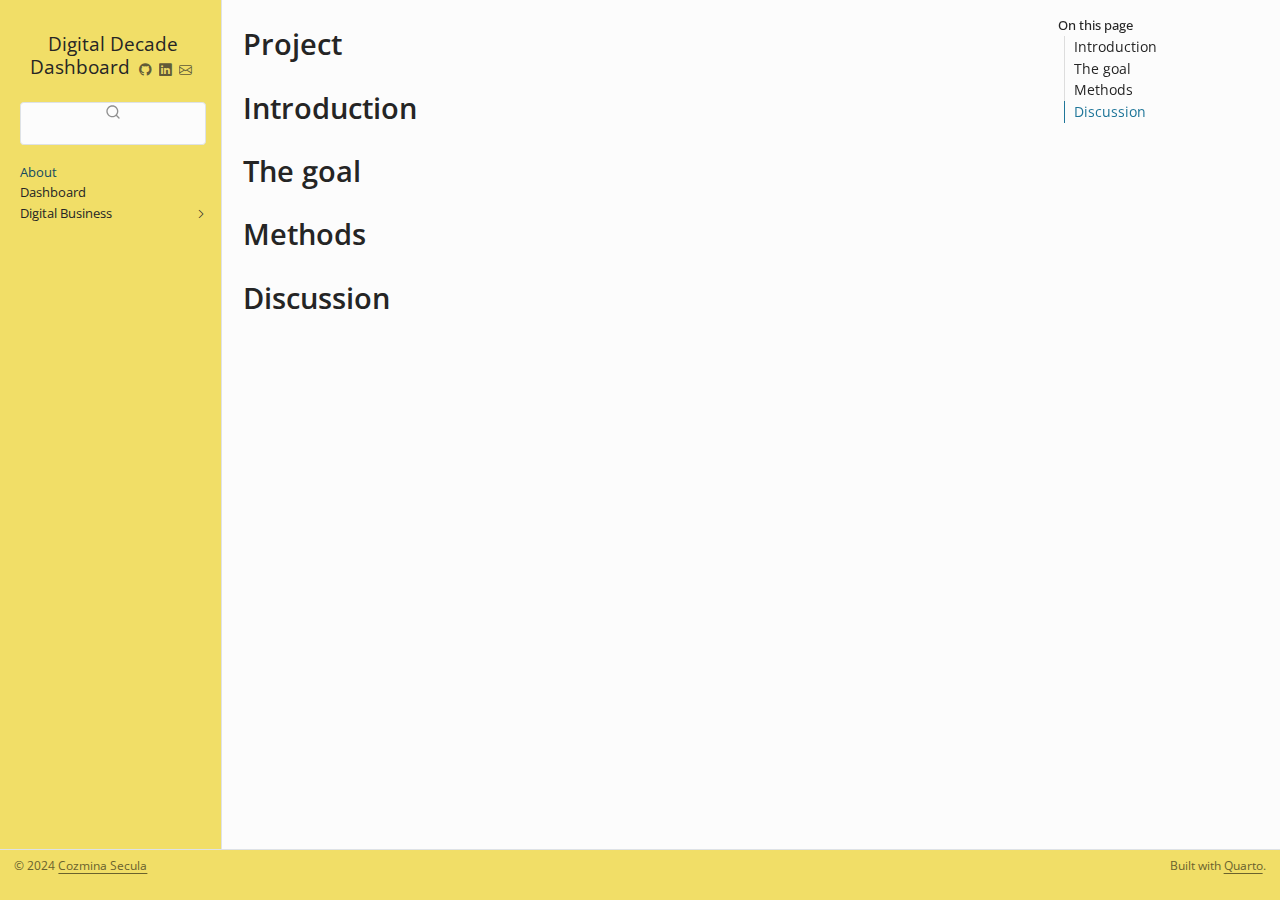
==== index.html @ d6ccbd98 "Built site for gh-pages" ====
<!DOCTYPE html>
<html xmlns="http://www.w3.org/1999/xhtml" lang="en" xml:lang="en"><head>

<meta charset="utf-8">
<meta name="generator" content="quarto-1.5.56">

<meta name="viewport" content="width=device-width, initial-scale=1.0, user-scalable=yes">


<title>Project – Digital Decade Dashboard</title>
<style>
code{white-space: pre-wrap;}
span.smallcaps{font-variant: small-caps;}
div.columns{display: flex; gap: min(4vw, 1.5em);}
div.column{flex: auto; overflow-x: auto;}
div.hanging-indent{margin-left: 1.5em; text-indent: -1.5em;}
ul.task-list{list-style: none;}
ul.task-list li input[type="checkbox"] {
  width: 0.8em;
  margin: 0 0.8em 0.2em -1em; /* quarto-specific, see https://github.com/quarto-dev/quarto-cli/issues/4556 */ 
  vertical-align: middle;
}
</style>


<script src="site_libs/quarto-nav/quarto-nav.js"></script>
<script src="site_libs/quarto-nav/headroom.min.js"></script>
<script src="site_libs/clipboard/clipboard.min.js"></script>
<script src="site_libs/quarto-search/autocomplete.umd.js"></script>
<script src="site_libs/quarto-search/fuse.min.js"></script>
<script src="site_libs/quarto-search/quarto-search.js"></script>
<meta name="quarto:offset" content="./">
<script src="site_libs/quarto-html/quarto.js"></script>
<script src="site_libs/quarto-html/popper.min.js"></script>
<script src="site_libs/quarto-html/tippy.umd.min.js"></script>
<script src="site_libs/quarto-html/anchor.min.js"></script>
<link href="site_libs/quarto-html/tippy.css" rel="stylesheet">
<link href="site_libs/quarto-html/quarto-syntax-highlighting.css" rel="stylesheet" id="quarto-text-highlighting-styles">
<script src="site_libs/bootstrap/bootstrap.min.js"></script>
<link href="site_libs/bootstrap/bootstrap-icons.css" rel="stylesheet">
<link href="site_libs/bootstrap/bootstrap.min.css" rel="stylesheet" id="quarto-bootstrap" data-mode="light">
<script id="quarto-search-options" type="application/json">{
  "location": "sidebar",
  "copy-button": false,
  "collapse-after": 3,
  "panel-placement": "start",
  "type": "textbox",
  "limit": 50,
  "keyboard-shortcut": [
    "f",
    "/",
    "s"
  ],
  "show-item-context": false,
  "language": {
    "search-no-results-text": "No results",
    "search-matching-documents-text": "matching documents",
    "search-copy-link-title": "Copy link to search",
    "search-hide-matches-text": "Hide additional matches",
    "search-more-match-text": "more match in this document",
    "search-more-matches-text": "more matches in this document",
    "search-clear-button-title": "Clear",
    "search-text-placeholder": "",
    "search-detached-cancel-button-title": "Cancel",
    "search-submit-button-title": "Submit",
    "search-label": "Search"
  }
}</script>


<meta property="og:title" content="Project – Digital Decade Dashboard">
<meta property="og:site_name" content="Digital Decade Dashboard">
</head>

<body class="nav-sidebar docked">

<div id="quarto-search-results"></div>
  <header id="quarto-header" class="headroom fixed-top">
  <nav class="quarto-secondary-nav">
    <div class="container-fluid d-flex">
      <button type="button" class="quarto-btn-toggle btn" data-bs-toggle="collapse" role="button" data-bs-target=".quarto-sidebar-collapse-item" aria-controls="quarto-sidebar" aria-expanded="false" aria-label="Toggle sidebar navigation" onclick="if (window.quartoToggleHeadroom) { window.quartoToggleHeadroom(); }">
        <i class="bi bi-layout-text-sidebar-reverse"></i>
      </button>
        <nav class="quarto-page-breadcrumbs" aria-label="breadcrumb"><ol class="breadcrumb"><li class="breadcrumb-item"><a href="./index.html">About</a></li></ol></nav>
        <a class="flex-grow-1" role="navigation" data-bs-toggle="collapse" data-bs-target=".quarto-sidebar-collapse-item" aria-controls="quarto-sidebar" aria-expanded="false" aria-label="Toggle sidebar navigation" onclick="if (window.quartoToggleHeadroom) { window.quartoToggleHeadroom(); }">      
        </a>
      <button type="button" class="btn quarto-search-button" aria-label="Search" onclick="window.quartoOpenSearch();">
        <i class="bi bi-search"></i>
      </button>
    </div>
  </nav>
</header>
<!-- content -->
<div id="quarto-content" class="quarto-container page-columns page-rows-contents page-layout-article">
<!-- sidebar -->
  <nav id="quarto-sidebar" class="sidebar collapse collapse-horizontal quarto-sidebar-collapse-item sidebar-navigation docked overflow-auto">
    <div class="pt-lg-2 mt-2 text-center sidebar-header">
    <div class="sidebar-title mb-0 py-0">
      <a href="./">Digital Decade Dashboard</a> 
        <div class="sidebar-tools-main tools-wide">
    <a href="https://github.com/CozminaSecula" title="GitHub" class="quarto-navigation-tool px-1" aria-label="GitHub"><i class="bi bi-github"></i></a>
    <a href="https://www.linkedin.com/in/cozminasecula/" title="Linkedin" class="quarto-navigation-tool px-1" aria-label="Linkedin"><i class="bi bi-linkedin"></i></a>
    <a href="mailto:cozmina.secula@gmail.com" title="Email" class="quarto-navigation-tool px-1" aria-label="Email"><i class="bi bi-envelope"></i></a>
</div>
    </div>
      </div>
        <div class="mt-2 flex-shrink-0 align-items-center">
        <div class="sidebar-search">
        <div id="quarto-search" class="" title="Search"></div>
        </div>
        </div>
    <div class="sidebar-menu-container"> 
    <ul class="list-unstyled mt-1">
        <li class="sidebar-item">
  <div class="sidebar-item-container"> 
  <a href="./index.html" class="sidebar-item-text sidebar-link active">
 <span class="menu-text">About</span></a>
  </div>
</li>
        <li class="sidebar-item">
  <div class="sidebar-item-container"> 
  <a href="./dashboard.html" class="sidebar-item-text sidebar-link">
 <span class="menu-text">Dashboard</span></a>
  </div>
</li>
        <li class="sidebar-item sidebar-item-section">
      <div class="sidebar-item-container"> 
            <a class="sidebar-item-text sidebar-link text-start collapsed" data-bs-toggle="collapse" data-bs-target="#quarto-sidebar-section-1" role="navigation" aria-expanded="false">
 <span class="menu-text">Digital Business</span></a>
          <a class="sidebar-item-toggle text-start collapsed" data-bs-toggle="collapse" data-bs-target="#quarto-sidebar-section-1" role="navigation" aria-expanded="false" aria-label="Toggle section">
            <i class="bi bi-chevron-right ms-2"></i>
          </a> 
      </div>
      <ul id="quarto-sidebar-section-1" class="collapse list-unstyled sidebar-section depth1 ">  
          <li class="sidebar-item">
  <div class="sidebar-item-container"> 
  <a href="./businesses.html" class="sidebar-item-text sidebar-link">
 <span class="menu-text">businesses.html</span></a>
  </div>
</li>
          <li class="sidebar-item">
 <span class="menu-text">Project Description</span>
  </li>
      </ul>
  </li>
    </ul>
    </div>
</nav>
<div id="quarto-sidebar-glass" class="quarto-sidebar-collapse-item" data-bs-toggle="collapse" data-bs-target=".quarto-sidebar-collapse-item"></div>
<!-- margin-sidebar -->
    <div id="quarto-margin-sidebar" class="sidebar margin-sidebar">
        <nav id="TOC" role="doc-toc" class="toc-active">
    <h2 id="toc-title">On this page</h2>
   
  <ul>
  <li><a href="#introduction" id="toc-introduction" class="nav-link active" data-scroll-target="#introduction">Introduction</a></li>
  <li><a href="#the-goal" id="toc-the-goal" class="nav-link" data-scroll-target="#the-goal">The goal</a></li>
  <li><a href="#methods" id="toc-methods" class="nav-link" data-scroll-target="#methods">Methods</a></li>
  <li><a href="#discussion" id="toc-discussion" class="nav-link" data-scroll-target="#discussion">Discussion</a></li>
  </ul>
</nav>
    </div>
<!-- main -->
<main class="content" id="quarto-document-content">

<header id="title-block-header" class="quarto-title-block default">
<div class="quarto-title">
<h1 class="title">Project</h1>
</div>



<div class="quarto-title-meta">

    
  
    
  </div>
  


</header>


<section id="introduction" class="level1">
<h1>Introduction</h1>
</section>
<section id="the-goal" class="level1">
<h1>The goal</h1>
</section>
<section id="methods" class="level1">
<h1>Methods</h1>
</section>
<section id="discussion" class="level1">
<h1>Discussion</h1>


</section>

</main> <!-- /main -->
<script id="quarto-html-after-body" type="application/javascript">
window.document.addEventListener("DOMContentLoaded", function (event) {
  const toggleBodyColorMode = (bsSheetEl) => {
    const mode = bsSheetEl.getAttribute("data-mode");
    const bodyEl = window.document.querySelector("body");
    if (mode === "dark") {
      bodyEl.classList.add("quarto-dark");
      bodyEl.classList.remove("quarto-light");
    } else {
      bodyEl.classList.add("quarto-light");
      bodyEl.classList.remove("quarto-dark");
    }
  }
  const toggleBodyColorPrimary = () => {
    const bsSheetEl = window.document.querySelector("link#quarto-bootstrap");
    if (bsSheetEl) {
      toggleBodyColorMode(bsSheetEl);
    }
  }
  toggleBodyColorPrimary();  
  const icon = "";
  const anchorJS = new window.AnchorJS();
  anchorJS.options = {
    placement: 'right',
    icon: icon
  };
  anchorJS.add('.anchored');
  const isCodeAnnotation = (el) => {
    for (const clz of el.classList) {
      if (clz.startsWith('code-annotation-')) {                     
        return true;
      }
    }
    return false;
  }
  const onCopySuccess = function(e) {
    // button target
    const button = e.trigger;
    // don't keep focus
    button.blur();
    // flash "checked"
    button.classList.add('code-copy-button-checked');
    var currentTitle = button.getAttribute("title");
    button.setAttribute("title", "Copied!");
    let tooltip;
    if (window.bootstrap) {
      button.setAttribute("data-bs-toggle", "tooltip");
      button.setAttribute("data-bs-placement", "left");
      button.setAttribute("data-bs-title", "Copied!");
      tooltip = new bootstrap.Tooltip(button, 
        { trigger: "manual", 
          customClass: "code-copy-button-tooltip",
          offset: [0, -8]});
      tooltip.show();    
    }
    setTimeout(function() {
      if (tooltip) {
        tooltip.hide();
        button.removeAttribute("data-bs-title");
        button.removeAttribute("data-bs-toggle");
        button.removeAttribute("data-bs-placement");
      }
      button.setAttribute("title", currentTitle);
      button.classList.remove('code-copy-button-checked');
    }, 1000);
    // clear code selection
    e.clearSelection();
  }
  const getTextToCopy = function(trigger) {
      const codeEl = trigger.previousElementSibling.cloneNode(true);
      for (const childEl of codeEl.children) {
        if (isCodeAnnotation(childEl)) {
          childEl.remove();
        }
      }
      return codeEl.innerText;
  }
  const clipboard = new window.ClipboardJS('.code-copy-button:not([data-in-quarto-modal])', {
    text: getTextToCopy
  });
  clipboard.on('success', onCopySuccess);
  if (window.document.getElementById('quarto-embedded-source-code-modal')) {
    // For code content inside modals, clipBoardJS needs to be initialized with a container option
    // TODO: Check when it could be a function (https://github.com/zenorocha/clipboard.js/issues/860)
    const clipboardModal = new window.ClipboardJS('.code-copy-button[data-in-quarto-modal]', {
      text: getTextToCopy,
      container: window.document.getElementById('quarto-embedded-source-code-modal')
    });
    clipboardModal.on('success', onCopySuccess);
  }
    var localhostRegex = new RegExp(/^(?:http|https):\/\/localhost\:?[0-9]*\//);
    var mailtoRegex = new RegExp(/^mailto:/);
      var filterRegex = new RegExp("https:\/\/CozminaSecula\.github\.io\/digital_decade_dashboard\/");
    var isInternal = (href) => {
        return filterRegex.test(href) || localhostRegex.test(href) || mailtoRegex.test(href);
    }
    // Inspect non-navigation links and adorn them if external
 	var links = window.document.querySelectorAll('a[href]:not(.nav-link):not(.navbar-brand):not(.toc-action):not(.sidebar-link):not(.sidebar-item-toggle):not(.pagination-link):not(.no-external):not([aria-hidden]):not(.dropdown-item):not(.quarto-navigation-tool):not(.about-link)');
    for (var i=0; i<links.length; i++) {
      const link = links[i];
      if (!isInternal(link.href)) {
        // undo the damage that might have been done by quarto-nav.js in the case of
        // links that we want to consider external
        if (link.dataset.originalHref !== undefined) {
          link.href = link.dataset.originalHref;
        }
      }
    }
  function tippyHover(el, contentFn, onTriggerFn, onUntriggerFn) {
    const config = {
      allowHTML: true,
      maxWidth: 500,
      delay: 100,
      arrow: false,
      appendTo: function(el) {
          return el.parentElement;
      },
      interactive: true,
      interactiveBorder: 10,
      theme: 'quarto',
      placement: 'bottom-start',
    };
    if (contentFn) {
      config.content = contentFn;
    }
    if (onTriggerFn) {
      config.onTrigger = onTriggerFn;
    }
    if (onUntriggerFn) {
      config.onUntrigger = onUntriggerFn;
    }
    window.tippy(el, config); 
  }
  const noterefs = window.document.querySelectorAll('a[role="doc-noteref"]');
  for (var i=0; i<noterefs.length; i++) {
    const ref = noterefs[i];
    tippyHover(ref, function() {
      // use id or data attribute instead here
      let href = ref.getAttribute('data-footnote-href') || ref.getAttribute('href');
      try { href = new URL(href).hash; } catch {}
      const id = href.replace(/^#\/?/, "");
      const note = window.document.getElementById(id);
      if (note) {
        return note.innerHTML;
      } else {
        return "";
      }
    });
  }
  const xrefs = window.document.querySelectorAll('a.quarto-xref');
  const processXRef = (id, note) => {
    // Strip column container classes
    const stripColumnClz = (el) => {
      el.classList.remove("page-full", "page-columns");
      if (el.children) {
        for (const child of el.children) {
          stripColumnClz(child);
        }
      }
    }
    stripColumnClz(note)
    if (id === null || id.startsWith('sec-')) {
      // Special case sections, only their first couple elements
      const container = document.createElement("div");
      if (note.children && note.children.length > 2) {
        container.appendChild(note.children[0].cloneNode(true));
        for (let i = 1; i < note.children.length; i++) {
          const child = note.children[i];
          if (child.tagName === "P" && child.innerText === "") {
            continue;
          } else {
            container.appendChild(child.cloneNode(true));
            break;
          }
        }
        if (window.Quarto?.typesetMath) {
          window.Quarto.typesetMath(container);
        }
        return container.innerHTML
      } else {
        if (window.Quarto?.typesetMath) {
          window.Quarto.typesetMath(note);
        }
        return note.innerHTML;
      }
    } else {
      // Remove any anchor links if they are present
      const anchorLink = note.querySelector('a.anchorjs-link');
      if (anchorLink) {
        anchorLink.remove();
      }
      if (window.Quarto?.typesetMath) {
        window.Quarto.typesetMath(note);
      }
      // TODO in 1.5, we should make sure this works without a callout special case
      if (note.classList.contains("callout")) {
        return note.outerHTML;
      } else {
        return note.innerHTML;
      }
    }
  }
  for (var i=0; i<xrefs.length; i++) {
    const xref = xrefs[i];
    tippyHover(xref, undefined, function(instance) {
      instance.disable();
      let url = xref.getAttribute('href');
      let hash = undefined; 
      if (url.startsWith('#')) {
        hash = url;
      } else {
        try { hash = new URL(url).hash; } catch {}
      }
      if (hash) {
        const id = hash.replace(/^#\/?/, "");
        const note = window.document.getElementById(id);
        if (note !== null) {
          try {
            const html = processXRef(id, note.cloneNode(true));
            instance.setContent(html);
          } finally {
            instance.enable();
            instance.show();
          }
        } else {
          // See if we can fetch this
          fetch(url.split('#')[0])
          .then(res => res.text())
          .then(html => {
            const parser = new DOMParser();
            const htmlDoc = parser.parseFromString(html, "text/html");
            const note = htmlDoc.getElementById(id);
            if (note !== null) {
              const html = processXRef(id, note);
              instance.setContent(html);
            } 
          }).finally(() => {
            instance.enable();
            instance.show();
          });
        }
      } else {
        // See if we can fetch a full url (with no hash to target)
        // This is a special case and we should probably do some content thinning / targeting
        fetch(url)
        .then(res => res.text())
        .then(html => {
          const parser = new DOMParser();
          const htmlDoc = parser.parseFromString(html, "text/html");
          const note = htmlDoc.querySelector('main.content');
          if (note !== null) {
            // This should only happen for chapter cross references
            // (since there is no id in the URL)
            // remove the first header
            if (note.children.length > 0 && note.children[0].tagName === "HEADER") {
              note.children[0].remove();
            }
            const html = processXRef(null, note);
            instance.setContent(html);
          } 
        }).finally(() => {
          instance.enable();
          instance.show();
        });
      }
    }, function(instance) {
    });
  }
      let selectedAnnoteEl;
      const selectorForAnnotation = ( cell, annotation) => {
        let cellAttr = 'data-code-cell="' + cell + '"';
        let lineAttr = 'data-code-annotation="' +  annotation + '"';
        const selector = 'span[' + cellAttr + '][' + lineAttr + ']';
        return selector;
      }
      const selectCodeLines = (annoteEl) => {
        const doc = window.document;
        const targetCell = annoteEl.getAttribute("data-target-cell");
        const targetAnnotation = annoteEl.getAttribute("data-target-annotation");
        const annoteSpan = window.document.querySelector(selectorForAnnotation(targetCell, targetAnnotation));
        const lines = annoteSpan.getAttribute("data-code-lines").split(",");
        const lineIds = lines.map((line) => {
          return targetCell + "-" + line;
        })
        let top = null;
        let height = null;
        let parent = null;
        if (lineIds.length > 0) {
            //compute the position of the single el (top and bottom and make a div)
            const el = window.document.getElementById(lineIds[0]);
            top = el.offsetTop;
            height = el.offsetHeight;
            parent = el.parentElement.parentElement;
          if (lineIds.length > 1) {
            const lastEl = window.document.getElementById(lineIds[lineIds.length - 1]);
            const bottom = lastEl.offsetTop + lastEl.offsetHeight;
            height = bottom - top;
          }
          if (top !== null && height !== null && parent !== null) {
            // cook up a div (if necessary) and position it 
            let div = window.document.getElementById("code-annotation-line-highlight");
            if (div === null) {
              div = window.document.createElement("div");
              div.setAttribute("id", "code-annotation-line-highlight");
              div.style.position = 'absolute';
              parent.appendChild(div);
            }
            div.style.top = top - 2 + "px";
            div.style.height = height + 4 + "px";
            div.style.left = 0;
            let gutterDiv = window.document.getElementById("code-annotation-line-highlight-gutter");
            if (gutterDiv === null) {
              gutterDiv = window.document.createElement("div");
              gutterDiv.setAttribute("id", "code-annotation-line-highlight-gutter");
              gutterDiv.style.position = 'absolute';
              const codeCell = window.document.getElementById(targetCell);
              const gutter = codeCell.querySelector('.code-annotation-gutter');
              gutter.appendChild(gutterDiv);
            }
            gutterDiv.style.top = top - 2 + "px";
            gutterDiv.style.height = height + 4 + "px";
          }
          selectedAnnoteEl = annoteEl;
        }
      };
      const unselectCodeLines = () => {
        const elementsIds = ["code-annotation-line-highlight", "code-annotation-line-highlight-gutter"];
        elementsIds.forEach((elId) => {
          const div = window.document.getElementById(elId);
          if (div) {
            div.remove();
          }
        });
        selectedAnnoteEl = undefined;
      };
        // Handle positioning of the toggle
    window.addEventListener(
      "resize",
      throttle(() => {
        elRect = undefined;
        if (selectedAnnoteEl) {
          selectCodeLines(selectedAnnoteEl);
        }
      }, 10)
    );
    function throttle(fn, ms) {
    let throttle = false;
    let timer;
      return (...args) => {
        if(!throttle) { // first call gets through
            fn.apply(this, args);
            throttle = true;
        } else { // all the others get throttled
            if(timer) clearTimeout(timer); // cancel #2
            timer = setTimeout(() => {
              fn.apply(this, args);
              timer = throttle = false;
            }, ms);
        }
      };
    }
      // Attach click handler to the DT
      const annoteDls = window.document.querySelectorAll('dt[data-target-cell]');
      for (const annoteDlNode of annoteDls) {
        annoteDlNode.addEventListener('click', (event) => {
          const clickedEl = event.target;
          if (clickedEl !== selectedAnnoteEl) {
            unselectCodeLines();
            const activeEl = window.document.querySelector('dt[data-target-cell].code-annotation-active');
            if (activeEl) {
              activeEl.classList.remove('code-annotation-active');
            }
            selectCodeLines(clickedEl);
            clickedEl.classList.add('code-annotation-active');
          } else {
            // Unselect the line
            unselectCodeLines();
            clickedEl.classList.remove('code-annotation-active');
          }
        });
      }
  const findCites = (el) => {
    const parentEl = el.parentElement;
    if (parentEl) {
      const cites = parentEl.dataset.cites;
      if (cites) {
        return {
          el,
          cites: cites.split(' ')
        };
      } else {
        return findCites(el.parentElement)
      }
    } else {
      return undefined;
    }
  };
  var bibliorefs = window.document.querySelectorAll('a[role="doc-biblioref"]');
  for (var i=0; i<bibliorefs.length; i++) {
    const ref = bibliorefs[i];
    const citeInfo = findCites(ref);
    if (citeInfo) {
      tippyHover(citeInfo.el, function() {
        var popup = window.document.createElement('div');
        citeInfo.cites.forEach(function(cite) {
          var citeDiv = window.document.createElement('div');
          citeDiv.classList.add('hanging-indent');
          citeDiv.classList.add('csl-entry');
          var biblioDiv = window.document.getElementById('ref-' + cite);
          if (biblioDiv) {
            citeDiv.innerHTML = biblioDiv.innerHTML;
          }
          popup.appendChild(citeDiv);
        });
        return popup.innerHTML;
      });
    }
  }
});
</script>
</div> <!-- /content -->
<footer class="footer">
  <div class="nav-footer">
    <div class="nav-footer-left">
<p>© 2024 <a href="https://cozminasecula.github.io/blog/">Cozmina Secula</a></p>
</div>   
    <div class="nav-footer-center">
      &nbsp;
    </div>
    <div class="nav-footer-right">
<p>Built with <a href="https://quarto.org/">Quarto</a>.</p>
</div>
  </div>
</footer>




</body></html>
---- site_libs/quarto-html/tippy.css ----
.tippy-box[data-animation=fade][data-state=hidden]{opacity:0}[data-tippy-root]{max-width:calc(100vw - 10px)}.tippy-box{position:relative;background-color:#333;color:#fff;border-radius:4px;font-size:14px;line-height:1.4;white-space:normal;outline:0;transition-property:transform,visibility,opacity}.tippy-box[data-placement^=top]>.tippy-arrow{bottom:0}.tippy-box[data-placement^=top]>.tippy-arrow:before{bottom:-7px;left:0;border-width:8px 8px 0;border-top-color:initial;transform-origin:center top}.tippy-box[data-placement^=bottom]>.tippy-arrow{top:0}.tippy-box[data-placement^=bottom]>.tippy-arrow:before{top:-7px;left:0;border-width:0 8px 8px;border-bottom-color:initial;transform-origin:center bottom}.tippy-box[data-placement^=left]>.tippy-arrow{right:0}.tippy-box[data-placement^=left]>.tippy-arrow:before{border-width:8px 0 8px 8px;border-left-color:initial;right:-7px;transform-origin:center left}.tippy-box[data-placement^=right]>.tippy-arrow{left:0}.tippy-box[data-placement^=right]>.tippy-arrow:before{left:-7px;border-width:8px 8px 8px 0;border-right-color:initial;transform-origin:center right}.tippy-box[data-inertia][data-state=visible]{transition-timing-function:cubic-bezier(.54,1.5,.38,1.11)}.tippy-arrow{width:16px;height:16px;color:#333}.tippy-arrow:before{content:"";position:absolute;border-color:transparent;border-style:solid}.tippy-content{position:relative;padding:5px 9px;z-index:1}
---- site_libs/quarto-html/quarto-syntax-highlighting.css ----
/* quarto syntax highlight colors */
:root {
  --quarto-hl-ot-color: #003B4F;
  --quarto-hl-at-color: #657422;
  --quarto-hl-ss-color: #20794D;
  --quarto-hl-an-color: #5E5E5E;
  --quarto-hl-fu-color: #4758AB;
  --quarto-hl-st-color: #20794D;
  --quarto-hl-cf-color: #003B4F;
  --quarto-hl-op-color: #5E5E5E;
  --quarto-hl-er-color: #AD0000;
  --quarto-hl-bn-color: #AD0000;
  --quarto-hl-al-color: #AD0000;
  --quarto-hl-va-color: #111111;
  --quarto-hl-bu-color: inherit;
  --quarto-hl-ex-color: inherit;
  --quarto-hl-pp-color: #AD0000;
  --quarto-hl-in-color: #5E5E5E;
  --quarto-hl-vs-color: #20794D;
  --quarto-hl-wa-color: #5E5E5E;
  --quarto-hl-do-color: #5E5E5E;
  --quarto-hl-im-color: #00769E;
  --quarto-hl-ch-color: #20794D;
  --quarto-hl-dt-color: #AD0000;
  --quarto-hl-fl-color: #AD0000;
  --quarto-hl-co-color: #5E5E5E;
  --quarto-hl-cv-color: #5E5E5E;
  --quarto-hl-cn-color: #8f5902;
  --quarto-hl-sc-color: #5E5E5E;
  --quarto-hl-dv-color: #AD0000;
  --quarto-hl-kw-color: #003B4F;
}

/* other quarto variables */
:root {
  --quarto-font-monospace: SFMono-Regular, Menlo, Monaco, Consolas, "Liberation Mono", "Courier New", monospace;
}

pre > code.sourceCode > span {
  color: #003B4F;
}

code span {
  color: #003B4F;
}

code.sourceCode > span {
  color: #003B4F;
}

div.sourceCode,
div.sourceCode pre.sourceCode {
  color: #003B4F;
}

code span.ot {
  color: #003B4F;
  font-style: inherit;
}

code span.at {
  color: #657422;
  font-style: inherit;
}

code span.ss {
  color: #20794D;
  font-style: inherit;
}

code span.an {
  color: #5E5E5E;
  font-style: inherit;
}

code span.fu {
  color: #4758AB;
  font-style: inherit;
}

code span.st {
  color: #20794D;
  font-style: inherit;
}

code span.cf {
  color: #003B4F;
  font-weight: bold;
  font-style: inherit;
}

code span.op {
  color: #5E5E5E;
  font-style: inherit;
}

code span.er {
  color: #AD0000;
  font-style: inherit;
}

code span.bn {
  color: #AD0000;
  font-style: inherit;
}

code span.al {
  color: #AD0000;
  font-style: inherit;
}

code span.va {
  color: #111111;
  font-style: inherit;
}

code span.bu {
  font-style: inherit;
}

code span.ex {
  font-style: inherit;
}

code span.pp {
  color: #AD0000;
  font-style: inherit;
}

code span.in {
  color: #5E5E5E;
  font-style: inherit;
}

code span.vs {
  color: #20794D;
  font-style: inherit;
}

code span.wa {
  color: #5E5E5E;
  font-style: italic;
}

code span.do {
  color: #5E5E5E;
  font-style: italic;
}

code span.im {
  color: #00769E;
  font-style: inherit;
}

code span.ch {
  color: #20794D;
  font-style: inherit;
}

code span.dt {
  color: #AD0000;
  font-style: inherit;
}

code span.fl {
  color: #AD0000;
  font-style: inherit;
}

code span.co {
  color: #5E5E5E;
  font-style: inherit;
}

code span.cv {
  color: #5E5E5E;
  font-style: italic;
}

code span.cn {
  color: #8f5902;
  font-style: inherit;
}

code span.sc {
  color: #5E5E5E;
  font-style: inherit;
}

code span.dv {
  color: #AD0000;
  font-style: inherit;
}

code span.kw {
  color: #003B4F;
  font-weight: bold;
  font-style: inherit;
}

.prevent-inlining {
  content: "</";
}

/*# sourceMappingURL=debc5d5d77c3f9108843748ff7464032.css.map */
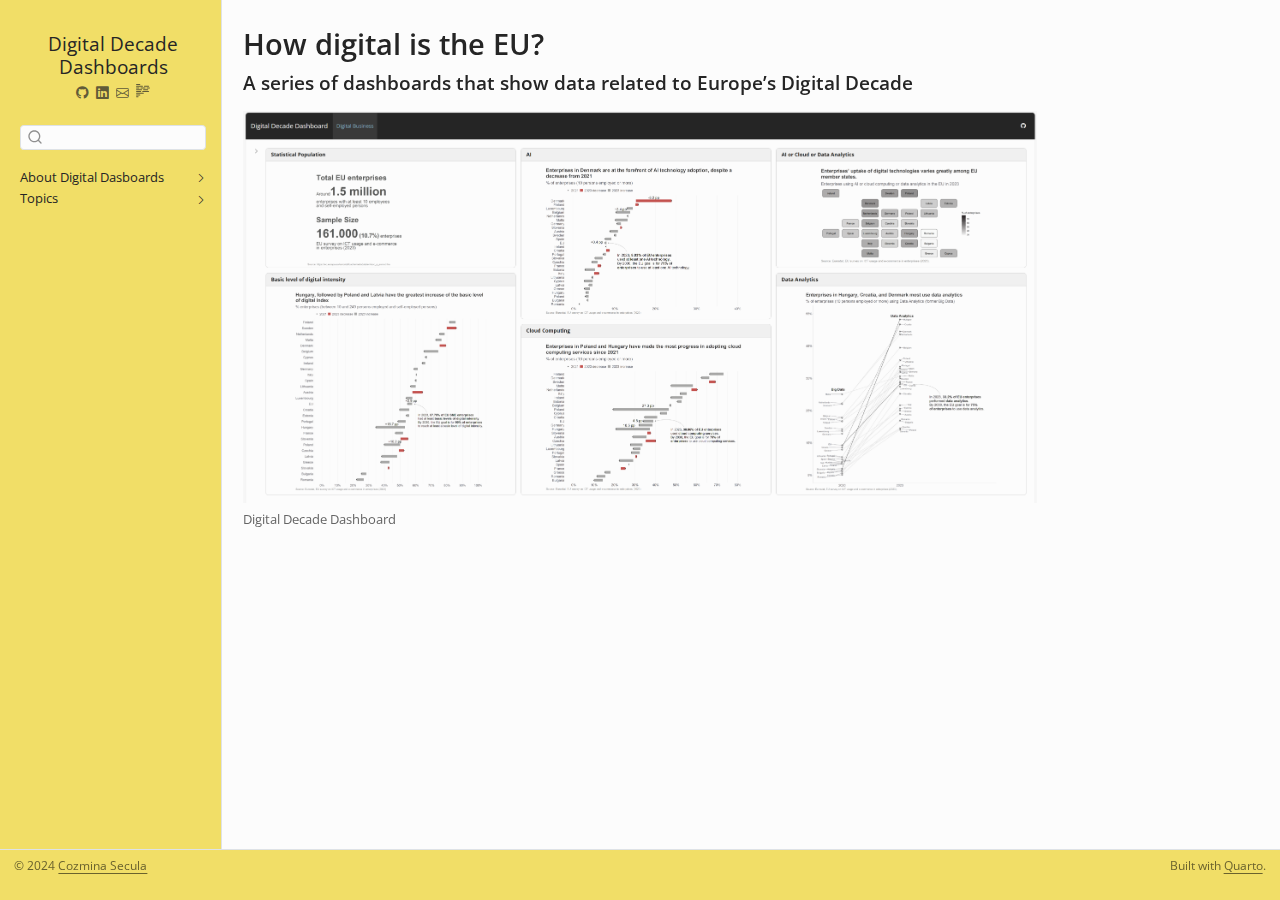
==== commit 2603b06a: "Built site for gh-pages" ====
--- a/index.html
+++ b/index.html
@@ -7,7 +7,7 @@
 <meta name="viewport" content="width=device-width, initial-scale=1.0, user-scalable=yes">
 
 
-<title>Project – Digital Decade Dashboard</title>
+<title>How digital is the EU?  A series of dashboards that show data related to Europe’s Digital Decade   – Digital Decade Dashboards</title>
 <style>
 code{white-space: pre-wrap;}
 span.smallcaps{font-variant: small-caps;}
@@ -24,7 +24,6 @@
 
 
 <script src="site_libs/quarto-nav/quarto-nav.js"></script>
-<script src="site_libs/quarto-nav/headroom.min.js"></script>
 <script src="site_libs/clipboard/clipboard.min.js"></script>
 <script src="site_libs/quarto-search/autocomplete.umd.js"></script>
 <script src="site_libs/quarto-search/fuse.min.js"></script>
@@ -68,8 +67,8 @@
 }</script>
 
 
-<meta property="og:title" content="Project – Digital Decade Dashboard">
-<meta property="og:site_name" content="Digital Decade Dashboard">
+<meta property="og:title" content="How digital is the EU? A series of dashboards that show data related to Europe’s Digital Decade  – Digital Decade Dashboards">
+<meta property="og:site_name" content="Digital Decade Dashboards">
 </head>
 
 <body class="nav-sidebar docked">
@@ -81,7 +80,9 @@
       <button type="button" class="quarto-btn-toggle btn" data-bs-toggle="collapse" role="button" data-bs-target=".quarto-sidebar-collapse-item" aria-controls="quarto-sidebar" aria-expanded="false" aria-label="Toggle sidebar navigation" onclick="if (window.quartoToggleHeadroom) { window.quartoToggleHeadroom(); }">
         <i class="bi bi-layout-text-sidebar-reverse"></i>
       </button>
-        <nav class="quarto-page-breadcrumbs" aria-label="breadcrumb"><ol class="breadcrumb"><li class="breadcrumb-item"><a href="./index.html">About</a></li></ol></nav>
+        <nav class="quarto-page-breadcrumbs" aria-label="breadcrumb"><ol class="breadcrumb"><li class="breadcrumb-item">
+      Digital Decade Dashboards
+      </li></ol></nav>
         <a class="flex-grow-1" role="navigation" data-bs-toggle="collapse" data-bs-target=".quarto-sidebar-collapse-item" aria-controls="quarto-sidebar" aria-expanded="false" aria-label="Toggle sidebar navigation" onclick="if (window.quartoToggleHeadroom) { window.quartoToggleHeadroom(); }">      
         </a>
       <button type="button" class="btn quarto-search-button" aria-label="Search" onclick="window.quartoOpenSearch();">
@@ -96,11 +97,16 @@
   <nav id="quarto-sidebar" class="sidebar collapse collapse-horizontal quarto-sidebar-collapse-item sidebar-navigation docked overflow-auto">
     <div class="pt-lg-2 mt-2 text-center sidebar-header">
     <div class="sidebar-title mb-0 py-0">
-      <a href="./">Digital Decade Dashboard</a> 
+      <a href="./">Digital Decade Dashboards</a> 
         <div class="sidebar-tools-main tools-wide">
     <a href="https://github.com/CozminaSecula" title="GitHub" class="quarto-navigation-tool px-1" aria-label="GitHub"><i class="bi bi-github"></i></a>
     <a href="https://www.linkedin.com/in/cozminasecula/" title="Linkedin" class="quarto-navigation-tool px-1" aria-label="Linkedin"><i class="bi bi-linkedin"></i></a>
     <a href="mailto:cozmina.secula@gmail.com" title="Email" class="quarto-navigation-tool px-1" aria-label="Email"><i class="bi bi-envelope"></i></a>
+  <a href="" class="quarto-reader-toggle quarto-navigation-tool px-1" onclick="window.quartoToggleReader(); return false;" title="Toggle reader mode">
+  <div class="quarto-reader-toggle-btn">
+  <i class="bi"></i>
+  </div>
+</a>
 </div>
     </div>
       </div>
@@ -111,22 +117,10 @@
         </div>
     <div class="sidebar-menu-container"> 
     <ul class="list-unstyled mt-1">
-        <li class="sidebar-item">
-  <div class="sidebar-item-container"> 
-  <a href="./index.html" class="sidebar-item-text sidebar-link active">
- <span class="menu-text">About</span></a>
-  </div>
-</li>
-        <li class="sidebar-item">
-  <div class="sidebar-item-container"> 
-  <a href="./dashboard.html" class="sidebar-item-text sidebar-link">
- <span class="menu-text">Dashboard</span></a>
-  </div>
-</li>
         <li class="sidebar-item sidebar-item-section">
       <div class="sidebar-item-container"> 
             <a class="sidebar-item-text sidebar-link text-start collapsed" data-bs-toggle="collapse" data-bs-target="#quarto-sidebar-section-1" role="navigation" aria-expanded="false">
- <span class="menu-text">Digital Business</span></a>
+ <span class="menu-text">About Digital Dasboards</span></a>
           <a class="sidebar-item-toggle text-start collapsed" data-bs-toggle="collapse" data-bs-target="#quarto-sidebar-section-1" role="navigation" aria-expanded="false" aria-label="Toggle section">
             <i class="bi bi-chevron-right ms-2"></i>
           </a> 
@@ -134,13 +128,27 @@
       <ul id="quarto-sidebar-section-1" class="collapse list-unstyled sidebar-section depth1 ">  
           <li class="sidebar-item">
   <div class="sidebar-item-container"> 
-  <a href="./businesses.html" class="sidebar-item-text sidebar-link">
- <span class="menu-text">businesses.html</span></a>
+  <a href="./about.html" class="sidebar-item-text sidebar-link">
+ <span class="menu-text">Overview</span></a>
   </div>
 </li>
+      </ul>
+  </li>
+        <li class="sidebar-item sidebar-item-section">
+      <div class="sidebar-item-container"> 
+            <a class="sidebar-item-text sidebar-link text-start collapsed" data-bs-toggle="collapse" data-bs-target="#quarto-sidebar-section-2" role="navigation" aria-expanded="false">
+ <span class="menu-text">Topics</span></a>
+          <a class="sidebar-item-toggle text-start collapsed" data-bs-toggle="collapse" data-bs-target="#quarto-sidebar-section-2" role="navigation" aria-expanded="false" aria-label="Toggle section">
+            <i class="bi bi-chevron-right ms-2"></i>
+          </a> 
+      </div>
+      <ul id="quarto-sidebar-section-2" class="collapse list-unstyled sidebar-section depth1 ">  
           <li class="sidebar-item">
- <span class="menu-text">Project Description</span>
-  </li>
+  <div class="sidebar-item-container"> 
+  <a href="./dashboards/digital_business.html" class="sidebar-item-text sidebar-link">
+ <span class="menu-text">Digital Business</span></a>
+  </div>
+</li>
       </ul>
   </li>
     </ul>
@@ -148,24 +156,15 @@
 </nav>
 <div id="quarto-sidebar-glass" class="quarto-sidebar-collapse-item" data-bs-toggle="collapse" data-bs-target=".quarto-sidebar-collapse-item"></div>
 <!-- margin-sidebar -->
-    <div id="quarto-margin-sidebar" class="sidebar margin-sidebar">
-        <nav id="TOC" role="doc-toc" class="toc-active">
-    <h2 id="toc-title">On this page</h2>
-   
-  <ul>
-  <li><a href="#introduction" id="toc-introduction" class="nav-link active" data-scroll-target="#introduction">Introduction</a></li>
-  <li><a href="#the-goal" id="toc-the-goal" class="nav-link" data-scroll-target="#the-goal">The goal</a></li>
-  <li><a href="#methods" id="toc-methods" class="nav-link" data-scroll-target="#methods">Methods</a></li>
-  <li><a href="#discussion" id="toc-discussion" class="nav-link" data-scroll-target="#discussion">Discussion</a></li>
-  </ul>
-</nav>
+    <div id="quarto-margin-sidebar" class="sidebar margin-sidebar zindex-bottom">
+        
     </div>
 <!-- main -->
 <main class="content" id="quarto-document-content">
 
 <header id="title-block-header" class="quarto-title-block default">
 <div class="quarto-title">
-<h1 class="title">Project</h1>
+<h1 class="title">How digital is the EU? <span style="font-size:14pt"><br>A series of dashboards that show data related to Europe’s Digital Decade <br></span></h1>
 </div>
 
 
@@ -182,20 +181,14 @@
 </header>
 
 
-<section id="introduction" class="level1">
-<h1>Introduction</h1>
-</section>
-<section id="the-goal" class="level1">
-<h1>The goal</h1>
-</section>
-<section id="methods" class="level1">
-<h1>Methods</h1>
-</section>
-<section id="discussion" class="level1">
-<h1>Discussion</h1>
-
-
-</section>
+<div class="quarto-figure quarto-figure-center">
+<figure class="figure">
+<p><a href="https://cozminasecula.github.io/digital_decade_dashboard/dashboards/dashboard_digital_business.html%20target=%22_blank%22"><img src="dashboards/image/dashboard_digital_business.png" class="img-fluid figure-img" alt="Digital Decade Dashboard"></a></p>
+<figcaption>Digital Decade Dashboard</figcaption>
+</figure>
+</div>
+
+
 
 </main> <!-- /main -->
 <script id="quarto-html-after-body" type="application/javascript">
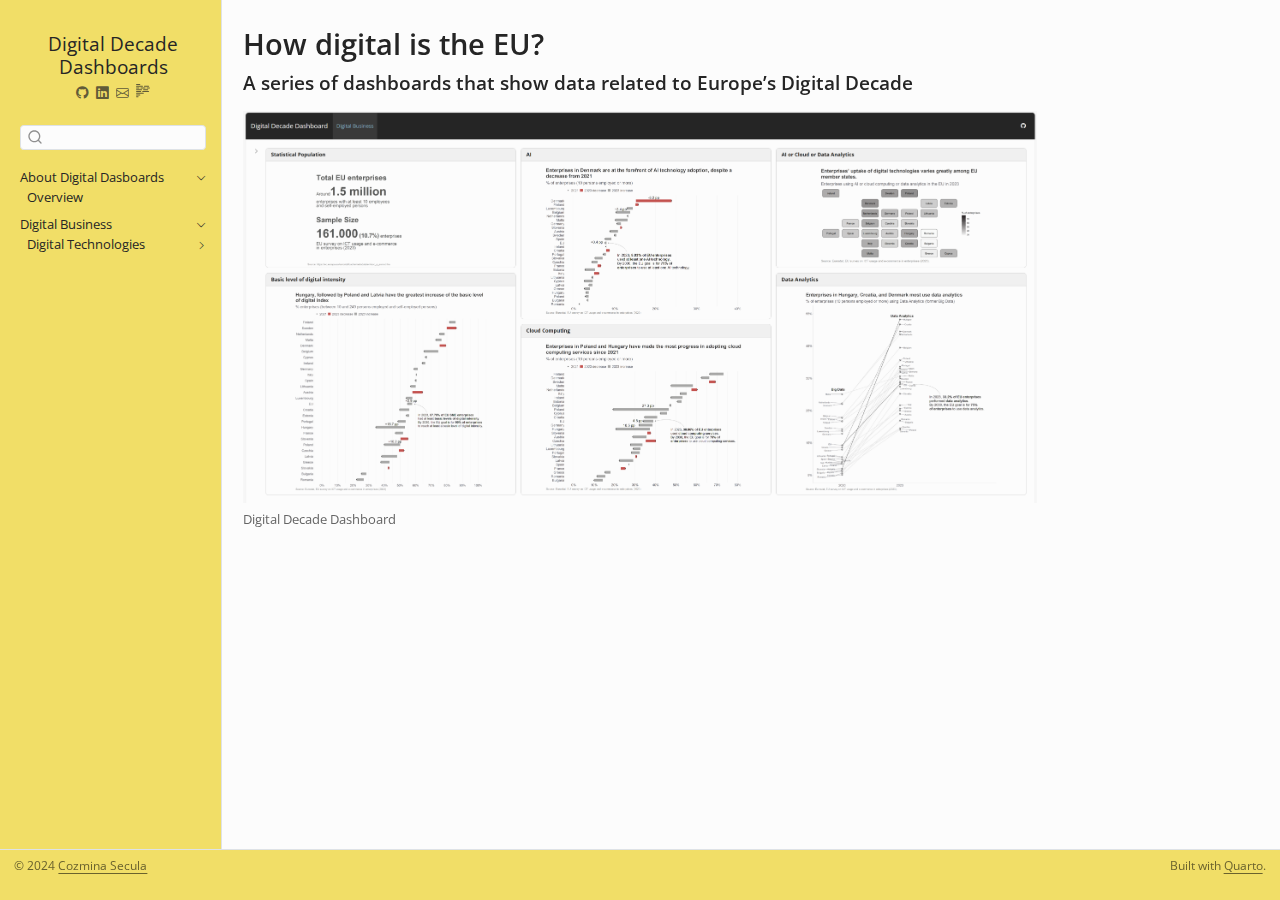
==== commit a0e4f3ce: "Built site for gh-pages" ====
--- a/index.html
+++ b/index.html
@@ -119,13 +119,13 @@
     <ul class="list-unstyled mt-1">
         <li class="sidebar-item sidebar-item-section">
       <div class="sidebar-item-container"> 
-            <a class="sidebar-item-text sidebar-link text-start collapsed" data-bs-toggle="collapse" data-bs-target="#quarto-sidebar-section-1" role="navigation" aria-expanded="false">
+            <a class="sidebar-item-text sidebar-link text-start" data-bs-toggle="collapse" data-bs-target="#quarto-sidebar-section-1" role="navigation" aria-expanded="true">
  <span class="menu-text">About Digital Dasboards</span></a>
-          <a class="sidebar-item-toggle text-start collapsed" data-bs-toggle="collapse" data-bs-target="#quarto-sidebar-section-1" role="navigation" aria-expanded="false" aria-label="Toggle section">
+          <a class="sidebar-item-toggle text-start" data-bs-toggle="collapse" data-bs-target="#quarto-sidebar-section-1" role="navigation" aria-expanded="true" aria-label="Toggle section">
             <i class="bi bi-chevron-right ms-2"></i>
           </a> 
       </div>
-      <ul id="quarto-sidebar-section-1" class="collapse list-unstyled sidebar-section depth1 ">  
+      <ul id="quarto-sidebar-section-1" class="collapse list-unstyled sidebar-section depth1 show">  
           <li class="sidebar-item">
   <div class="sidebar-item-container"> 
   <a href="./about.html" class="sidebar-item-text sidebar-link">
@@ -136,19 +136,36 @@
   </li>
         <li class="sidebar-item sidebar-item-section">
       <div class="sidebar-item-container"> 
-            <a class="sidebar-item-text sidebar-link text-start collapsed" data-bs-toggle="collapse" data-bs-target="#quarto-sidebar-section-2" role="navigation" aria-expanded="false">
- <span class="menu-text">Topics</span></a>
-          <a class="sidebar-item-toggle text-start collapsed" data-bs-toggle="collapse" data-bs-target="#quarto-sidebar-section-2" role="navigation" aria-expanded="false" aria-label="Toggle section">
+            <a class="sidebar-item-text sidebar-link text-start" data-bs-toggle="collapse" data-bs-target="#quarto-sidebar-section-2" role="navigation" aria-expanded="true">
+ <span class="menu-text">Digital Business</span></a>
+          <a class="sidebar-item-toggle text-start" data-bs-toggle="collapse" data-bs-target="#quarto-sidebar-section-2" role="navigation" aria-expanded="true" aria-label="Toggle section">
             <i class="bi bi-chevron-right ms-2"></i>
           </a> 
       </div>
-      <ul id="quarto-sidebar-section-2" class="collapse list-unstyled sidebar-section depth1 ">  
+      <ul id="quarto-sidebar-section-2" class="collapse list-unstyled sidebar-section depth1 show">  
+          <li class="sidebar-item sidebar-item-section">
+      <div class="sidebar-item-container"> 
+            <a class="sidebar-item-text sidebar-link text-start collapsed" data-bs-toggle="collapse" data-bs-target="#quarto-sidebar-section-3" role="navigation" aria-expanded="false">
+ <span class="menu-text">Digital Technologies</span></a>
+          <a class="sidebar-item-toggle text-start collapsed" data-bs-toggle="collapse" data-bs-target="#quarto-sidebar-section-3" role="navigation" aria-expanded="false" aria-label="Toggle section">
+            <i class="bi bi-chevron-right ms-2"></i>
+          </a> 
+      </div>
+      <ul id="quarto-sidebar-section-3" class="collapse list-unstyled sidebar-section depth2 ">  
           <li class="sidebar-item">
   <div class="sidebar-item-container"> 
   <a href="./dashboards/digital_business.html" class="sidebar-item-text sidebar-link">
- <span class="menu-text">Digital Business</span></a>
+ <span class="menu-text">Project Description</span></a>
   </div>
 </li>
+          <li class="sidebar-item">
+  <div class="sidebar-item-container"> 
+  <a href="./dashboards/dashboard_digital_business.html" class="sidebar-item-text sidebar-link">
+ <span class="menu-text">Dashboard</span></a>
+  </div>
+</li>
+      </ul>
+  </li>
       </ul>
   </li>
     </ul>
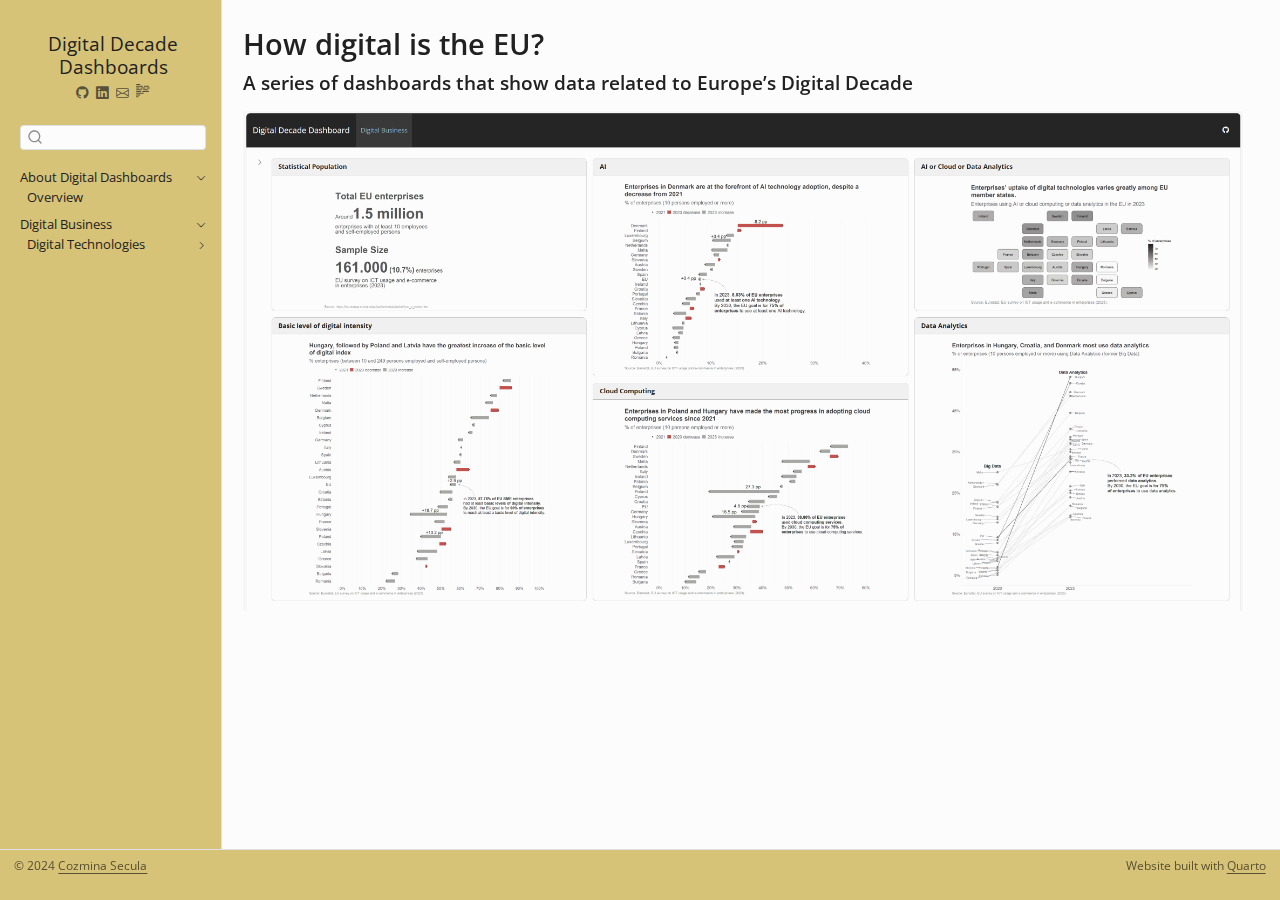
==== commit 6ef1fa15: "Built site for gh-pages" ====
--- a/index.html
+++ b/index.html
@@ -68,6 +68,7 @@
 
 
 <meta property="og:title" content="How digital is the EU? A series of dashboards that show data related to Europe’s Digital Decade  – Digital Decade Dashboards">
+<meta property="og:description" content="A series of dashboards that show data related to Europe’s Digital Decade">
 <meta property="og:site_name" content="Digital Decade Dashboards">
 </head>
 
@@ -99,8 +100,8 @@
     <div class="sidebar-title mb-0 py-0">
       <a href="./">Digital Decade Dashboards</a> 
         <div class="sidebar-tools-main tools-wide">
-    <a href="https://github.com/CozminaSecula" title="GitHub" class="quarto-navigation-tool px-1" aria-label="GitHub"><i class="bi bi-github"></i></a>
-    <a href="https://www.linkedin.com/in/cozminasecula/" title="Linkedin" class="quarto-navigation-tool px-1" aria-label="Linkedin"><i class="bi bi-linkedin"></i></a>
+    <a href="https://github.com/CozminaSecula" title="GitHub" class="quarto-navigation-tool px-1" aria-label="GitHub" target="_blank"><i class="bi bi-github"></i></a>
+    <a href="https://www.linkedin.com/in/cozminasecula/" title="Linkedin" class="quarto-navigation-tool px-1" aria-label="Linkedin" target="_blank"><i class="bi bi-linkedin"></i></a>
     <a href="mailto:cozmina.secula@gmail.com" title="Email" class="quarto-navigation-tool px-1" aria-label="Email"><i class="bi bi-envelope"></i></a>
   <a href="" class="quarto-reader-toggle quarto-navigation-tool px-1" onclick="window.quartoToggleReader(); return false;" title="Toggle reader mode">
   <div class="quarto-reader-toggle-btn">
@@ -120,7 +121,7 @@
         <li class="sidebar-item sidebar-item-section">
       <div class="sidebar-item-container"> 
             <a class="sidebar-item-text sidebar-link text-start" data-bs-toggle="collapse" data-bs-target="#quarto-sidebar-section-1" role="navigation" aria-expanded="true">
- <span class="menu-text">About Digital Dasboards</span></a>
+ <span class="menu-text">About Digital Dashboards</span></a>
           <a class="sidebar-item-toggle text-start" data-bs-toggle="collapse" data-bs-target="#quarto-sidebar-section-1" role="navigation" aria-expanded="true" aria-label="Toggle section">
             <i class="bi bi-chevron-right ms-2"></i>
           </a> 
@@ -160,7 +161,7 @@
 </li>
           <li class="sidebar-item">
   <div class="sidebar-item-container"> 
-  <a href="./dashboards/dashboard_digital_business.html" class="sidebar-item-text sidebar-link">
+  <a href="./dashboards/dashboard_digital_business.html" class="sidebar-item-text sidebar-link" target="_blank">
  <span class="menu-text">Dashboard</span></a>
   </div>
 </li>
@@ -198,12 +199,7 @@
 </header>
 
 
-<div class="quarto-figure quarto-figure-center">
-<figure class="figure">
-<p><a href="https://cozminasecula.github.io/digital_decade_dashboard/dashboards/dashboard_digital_business.html%20target=%22_blank%22"><img src="dashboards/image/dashboard_digital_business.png" class="img-fluid figure-img" alt="Digital Decade Dashboard"></a></p>
-<figcaption>Digital Decade Dashboard</figcaption>
-</figure>
-</div>
+<p><a href="https://cozminasecula.github.io/digital_decade_dashboard/dashboards/dashboard_digital_business.html" target="_blank"> <img src="dashboards/image/dashboard_digital_business.png" alt="Digital Business Dashboard" class="centered-image"> </a></p>
 
 
 
@@ -632,13 +628,13 @@
 <footer class="footer">
   <div class="nav-footer">
     <div class="nav-footer-left">
-<p>© 2024 <a href="https://cozminasecula.github.io/blog/">Cozmina Secula</a></p>
+<p>© 2024 <a href="https://cozminasecula.github.io/blog/" target="_blank">Cozmina Secula</a></p>
 </div>   
     <div class="nav-footer-center">
       &nbsp;
     </div>
     <div class="nav-footer-right">
-<p>Built with <a href="https://quarto.org/">Quarto</a>.</p>
+<p>Website built with <a href="https://quarto.org/" target="_blank">Quarto</a></p>
 </div>
   </div>
 </footer>
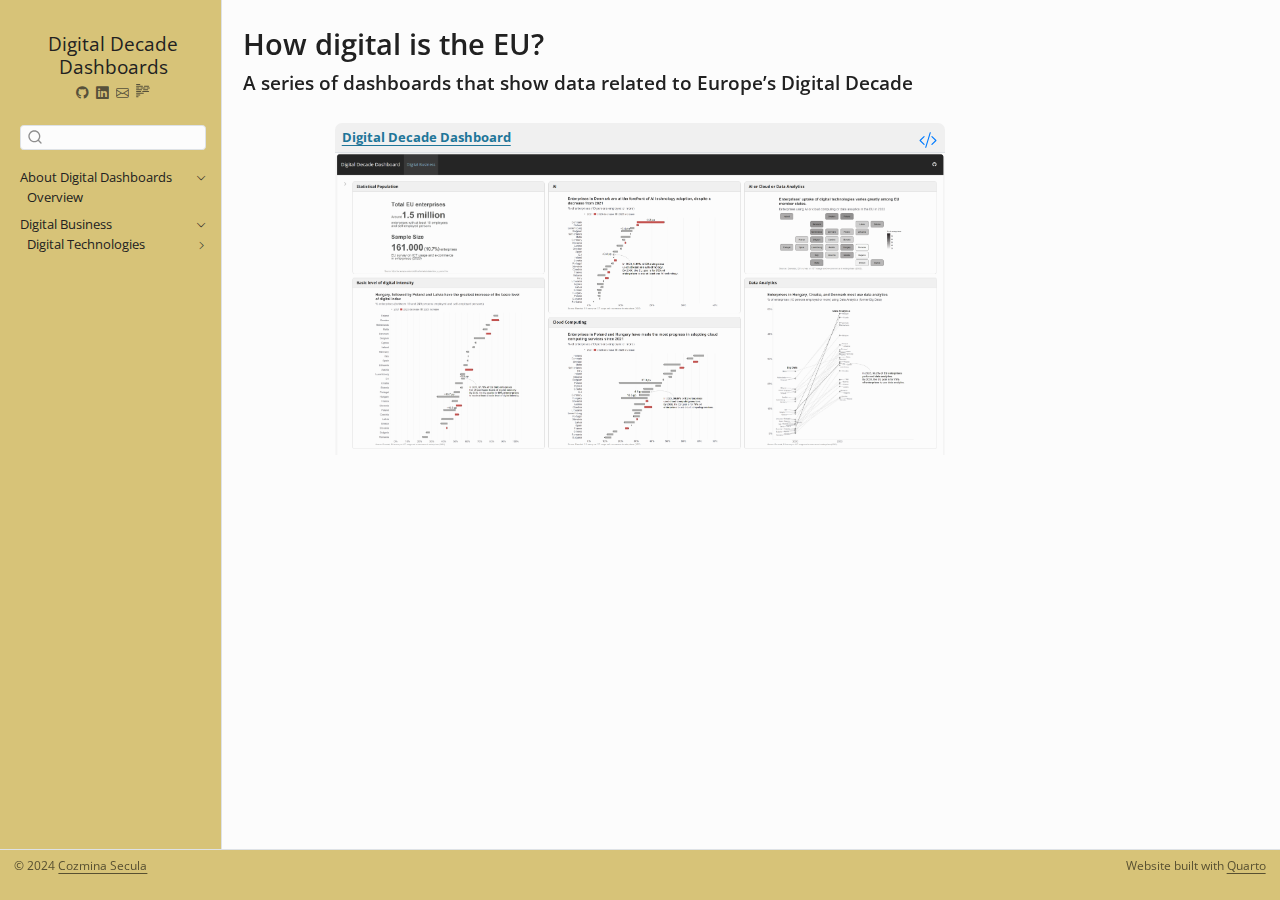
==== commit fe0ca012: "Built site for gh-pages" ====
--- a/index.html
+++ b/index.html
@@ -68,7 +68,6 @@
 
 
 <meta property="og:title" content="How digital is the EU? A series of dashboards that show data related to Europe’s Digital Decade  – Digital Decade Dashboards">
-<meta property="og:description" content="A series of dashboards that show data related to Europe’s Digital Decade">
 <meta property="og:site_name" content="Digital Decade Dashboards">
 </head>
 
@@ -199,7 +198,14 @@
 </header>
 
 
-<p><a href="https://cozminasecula.github.io/digital_decade_dashboard/dashboards/dashboard_digital_business.html" target="_blank"> <img src="dashboards/image/dashboard_digital_business.png" alt="Digital Business Dashboard" class="centered-image"> </a></p>
+<div class="grid my-custom-grid">
+<div class="card border-2 rounded-3 g-col-12 g-col-sm-6 g-col-md-4 mb-2" data-index="18">
+<div class="card-header py-1 px-2 border-bottom border-1 bg-light">
+<small class="card-text inline-block"> <a href="https://cozminasecula.github.io/digital_decade_dashboard/dashboards/dashboard_digital_business.html" target="_blank" class="listing-title" data-original-href="https://cozminasecula.github.io/digital_decade_dashboard/dashboards/dashboard_digital_business.html"> Digital Decade Dashboard </a> <a href="https://github.com/CozminaSecula/digital_decade_dashboard/blob/main/dashboards/dashboard_digital_business.qmd" target="_blank" title="View source code" class="source-code card-text float-end inline-block" data-original-href="https://github.com/CozminaSecula/digital_decade_dashboard/blob/main/dashboards/dashboard_digital_business.qmd"> <i class="bi-code-slash"></i> </a> <span class="text-muted listing-subtitle"></span> </small>
+</div>
+<p><a href="https://cozminasecula.github.io/digital_decade_dashboard/dashboards/dashboard_digital_business.html" target="_blank" data-original-href="https://cozminasecula.github.io/digital_decade_dashboard/dashboards/dashboard_digital_business.html"> <img src="dashboards/image/dashboard_digital_business.png" alt="Digital Business Dashboard" class="card-img-top"> </a></p>
+</div>
+</div>
 
 
 
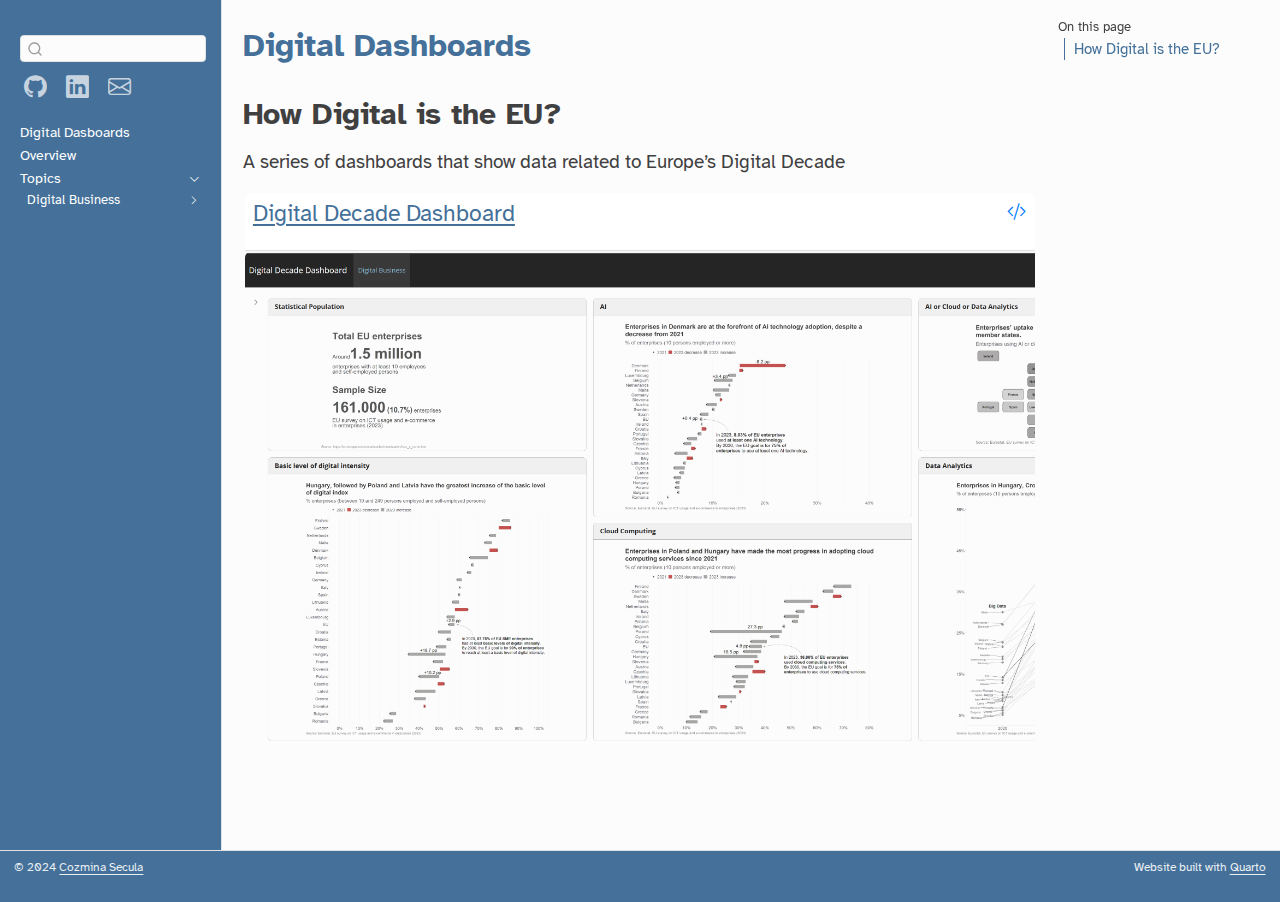
==== commit dd66951d: "Built site for gh-pages" ====
--- a/index.html
+++ b/index.html
@@ -7,7 +7,7 @@
 <meta name="viewport" content="width=device-width, initial-scale=1.0, user-scalable=yes">
 
 
-<title>How digital is the EU?  A series of dashboards that show data related to Europe’s Digital Decade   – Digital Decade Dashboards</title>
+<title> Digital Dashboards </title>
 <style>
 code{white-space: pre-wrap;}
 span.smallcaps{font-variant: small-caps;}
@@ -67,8 +67,7 @@
 }</script>
 
 
-<meta property="og:title" content="How digital is the EU? A series of dashboards that show data related to Europe’s Digital Decade  – Digital Decade Dashboards">
-<meta property="og:site_name" content="Digital Decade Dashboards">
+<meta property="og:title" content=" Digital Dashboards ">
 </head>
 
 <body class="nav-sidebar docked">
@@ -80,9 +79,7 @@
       <button type="button" class="quarto-btn-toggle btn" data-bs-toggle="collapse" role="button" data-bs-target=".quarto-sidebar-collapse-item" aria-controls="quarto-sidebar" aria-expanded="false" aria-label="Toggle sidebar navigation" onclick="if (window.quartoToggleHeadroom) { window.quartoToggleHeadroom(); }">
         <i class="bi bi-layout-text-sidebar-reverse"></i>
       </button>
-        <nav class="quarto-page-breadcrumbs" aria-label="breadcrumb"><ol class="breadcrumb"><li class="breadcrumb-item">
-      Digital Decade Dashboards
-      </li></ol></nav>
+        <nav class="quarto-page-breadcrumbs" aria-label="breadcrumb"><ol class="breadcrumb"><li class="breadcrumb-item"><a href="./index.html">Digital Dasboards</a></li></ol></nav>
         <a class="flex-grow-1" role="navigation" data-bs-toggle="collapse" data-bs-target=".quarto-sidebar-collapse-item" aria-controls="quarto-sidebar" aria-expanded="false" aria-label="Toggle sidebar navigation" onclick="if (window.quartoToggleHeadroom) { window.quartoToggleHeadroom(); }">      
         </a>
       <button type="button" class="btn quarto-search-button" aria-label="Search" onclick="window.quartoOpenSearch();">
@@ -95,63 +92,57 @@
 <div id="quarto-content" class="quarto-container page-columns page-rows-contents page-layout-article">
 <!-- sidebar -->
   <nav id="quarto-sidebar" class="sidebar collapse collapse-horizontal quarto-sidebar-collapse-item sidebar-navigation docked overflow-auto">
-    <div class="pt-lg-2 mt-2 text-center sidebar-header">
-    <div class="sidebar-title mb-0 py-0">
-      <a href="./">Digital Decade Dashboards</a> 
-        <div class="sidebar-tools-main tools-wide">
-    <a href="https://github.com/CozminaSecula" title="GitHub" class="quarto-navigation-tool px-1" aria-label="GitHub" target="_blank"><i class="bi bi-github"></i></a>
-    <a href="https://www.linkedin.com/in/cozminasecula/" title="Linkedin" class="quarto-navigation-tool px-1" aria-label="Linkedin" target="_blank"><i class="bi bi-linkedin"></i></a>
-    <a href="mailto:cozmina.secula@gmail.com" title="Email" class="quarto-navigation-tool px-1" aria-label="Email"><i class="bi bi-envelope"></i></a>
-  <a href="" class="quarto-reader-toggle quarto-navigation-tool px-1" onclick="window.quartoToggleReader(); return false;" title="Toggle reader mode">
-  <div class="quarto-reader-toggle-btn">
-  <i class="bi"></i>
-  </div>
-</a>
-</div>
-    </div>
-      </div>
         <div class="mt-2 flex-shrink-0 align-items-center">
         <div class="sidebar-search">
         <div id="quarto-search" class="" title="Search"></div>
         </div>
         </div>
+        <div class="sidebar-tools-collapse tools-wide">
+    <a href="https://github.com/CozminaSecula" title="GitHub" class="quarto-navigation-tool px-1" aria-label="GitHub" target="_blank"><i class="bi bi-github"></i></a>
+    <a href="https://www.linkedin.com/in/cozminasecula/" title="Linkedin" class="quarto-navigation-tool px-1" aria-label="Linkedin" target="_blank"><i class="bi bi-linkedin"></i></a>
+    <a href="mailto:cozmina.secula@gmail.com" title="Email" class="quarto-navigation-tool px-1" aria-label="Email"><i class="bi bi-envelope"></i></a>
+</div>
     <div class="sidebar-menu-container"> 
     <ul class="list-unstyled mt-1">
+        <li class="sidebar-item">
+  <div class="sidebar-item-container"> 
+  <a href="./index.html" class="sidebar-item-text sidebar-link active">
+ <span class="menu-text">Digital Dasboards</span></a>
+  </div>
+</li>
+        <li class="sidebar-item">
+  <div class="sidebar-item-container"> 
+  <a href="./about.html" class="sidebar-item-text sidebar-link">
+ <span class="menu-text">Overview</span></a>
+  </div>
+</li>
         <li class="sidebar-item sidebar-item-section">
       <div class="sidebar-item-container"> 
             <a class="sidebar-item-text sidebar-link text-start" data-bs-toggle="collapse" data-bs-target="#quarto-sidebar-section-1" role="navigation" aria-expanded="true">
- <span class="menu-text">About Digital Dashboards</span></a>
+ <span class="menu-text">Topics</span></a>
           <a class="sidebar-item-toggle text-start" data-bs-toggle="collapse" data-bs-target="#quarto-sidebar-section-1" role="navigation" aria-expanded="true" aria-label="Toggle section">
             <i class="bi bi-chevron-right ms-2"></i>
           </a> 
       </div>
       <ul id="quarto-sidebar-section-1" class="collapse list-unstyled sidebar-section depth1 show">  
-          <li class="sidebar-item">
-  <div class="sidebar-item-container"> 
-  <a href="./about.html" class="sidebar-item-text sidebar-link">
- <span class="menu-text">Overview</span></a>
-  </div>
-</li>
-      </ul>
-  </li>
-        <li class="sidebar-item sidebar-item-section">
+          <li class="sidebar-item sidebar-item-section">
       <div class="sidebar-item-container"> 
-            <a class="sidebar-item-text sidebar-link text-start" data-bs-toggle="collapse" data-bs-target="#quarto-sidebar-section-2" role="navigation" aria-expanded="true">
+            <a class="sidebar-item-text sidebar-link text-start collapsed" data-bs-toggle="collapse" data-bs-target="#quarto-sidebar-section-2" role="navigation" aria-expanded="false">
  <span class="menu-text">Digital Business</span></a>
-          <a class="sidebar-item-toggle text-start" data-bs-toggle="collapse" data-bs-target="#quarto-sidebar-section-2" role="navigation" aria-expanded="true" aria-label="Toggle section">
+          <a class="sidebar-item-toggle text-start collapsed" data-bs-toggle="collapse" data-bs-target="#quarto-sidebar-section-2" role="navigation" aria-expanded="false" aria-label="Toggle section">
             <i class="bi bi-chevron-right ms-2"></i>
           </a> 
       </div>
-      <ul id="quarto-sidebar-section-2" class="collapse list-unstyled sidebar-section depth1 show">  
+      <ul id="quarto-sidebar-section-2" class="collapse list-unstyled sidebar-section depth2 ">  
           <li class="sidebar-item sidebar-item-section">
       <div class="sidebar-item-container"> 
             <a class="sidebar-item-text sidebar-link text-start collapsed" data-bs-toggle="collapse" data-bs-target="#quarto-sidebar-section-3" role="navigation" aria-expanded="false">
- <span class="menu-text">Digital Technologies</span></a>
+ <span class="menu-text">Digital Tachnologies</span></a>
           <a class="sidebar-item-toggle text-start collapsed" data-bs-toggle="collapse" data-bs-target="#quarto-sidebar-section-3" role="navigation" aria-expanded="false" aria-label="Toggle section">
             <i class="bi bi-chevron-right ms-2"></i>
           </a> 
       </div>
-      <ul id="quarto-sidebar-section-3" class="collapse list-unstyled sidebar-section depth2 ">  
+      <ul id="quarto-sidebar-section-3" class="collapse list-unstyled sidebar-section depth3 ">  
           <li class="sidebar-item">
   <div class="sidebar-item-container"> 
   <a href="./dashboards/digital_business.html" class="sidebar-item-text sidebar-link">
@@ -168,20 +159,28 @@
   </li>
       </ul>
   </li>
+      </ul>
+  </li>
     </ul>
     </div>
 </nav>
 <div id="quarto-sidebar-glass" class="quarto-sidebar-collapse-item" data-bs-toggle="collapse" data-bs-target=".quarto-sidebar-collapse-item"></div>
 <!-- margin-sidebar -->
-    <div id="quarto-margin-sidebar" class="sidebar margin-sidebar zindex-bottom">
-        
+    <div id="quarto-margin-sidebar" class="sidebar margin-sidebar">
+        <nav id="TOC" role="doc-toc" class="toc-active">
+    <h2 id="toc-title">On this page</h2>
+   
+  <ul>
+  <li><a href="#how-digital-is-the-eu" id="toc-how-digital-is-the-eu" class="nav-link active" data-scroll-target="#how-digital-is-the-eu">How Digital is the EU?</a></li>
+  </ul>
+</nav>
     </div>
 <!-- main -->
 <main class="content" id="quarto-document-content">
 
 <header id="title-block-header" class="quarto-title-block default">
 <div class="quarto-title">
-<h1 class="title">How digital is the EU? <span style="font-size:14pt"><br>A series of dashboards that show data related to Europe’s Digital Decade <br></span></h1>
+<h1 class="title"><span style="font-size:24pt; color:#447099;"> Digital Dashboards </span></h1>
 </div>
 
 
@@ -198,16 +197,22 @@
 </header>
 
 
+<section id="how-digital-is-the-eu" class="level1">
+<h1>How Digital is the EU?</h1>
+<div class="larger">
+<p>A series of dashboards that show data related to Europe’s Digital Decade</p>
+</div>
 <div class="grid my-custom-grid">
 <div class="card border-2 rounded-3 g-col-12 g-col-sm-6 g-col-md-4 mb-2" data-index="18">
 <div class="card-header py-1 px-2 border-bottom border-1 bg-light">
-<small class="card-text inline-block"> <a href="https://cozminasecula.github.io/digital_decade_dashboard/dashboards/dashboard_digital_business.html" target="_blank" class="listing-title" data-original-href="https://cozminasecula.github.io/digital_decade_dashboard/dashboards/dashboard_digital_business.html"> Digital Decade Dashboard </a> <a href="https://github.com/CozminaSecula/digital_decade_dashboard/blob/main/dashboards/dashboard_digital_business.qmd" target="_blank" title="View source code" class="source-code card-text float-end inline-block" data-original-href="https://github.com/CozminaSecula/digital_decade_dashboard/blob/main/dashboards/dashboard_digital_business.qmd"> <i class="bi-code-slash"></i> </a> <span class="text-muted listing-subtitle"></span> </small>
+<p><small class="card-text inline-block"> <a href="https://cozminasecula.github.io/digital_decade_dashboard/dashboards/dashboard_digital_business.html" target="_blank" class="listing-title" data-original-href="https://cozminasecula.github.io/digital_decade_dashboard/dashboards/dashboard_digital_business.html"> Digital Decade Dashboard </a> <a href="https://github.com/CozminaSecula/digital_decade_dashboard/blob/main/dashboards/dashboard_digital_business.qmd" target="_blank" title="View source code" class="source-code card-text float-end inline-block" data-original-href="https://github.com/CozminaSecula/digital_decade_dashboard/blob/main/dashboards/dashboard_digital_business.qmd"> <i class="bi-code-slash"></i> </a> </small></p>
 </div>
 <p><a href="https://cozminasecula.github.io/digital_decade_dashboard/dashboards/dashboard_digital_business.html" target="_blank" data-original-href="https://cozminasecula.github.io/digital_decade_dashboard/dashboards/dashboard_digital_business.html"> <img src="dashboards/image/dashboard_digital_business.png" alt="Digital Business Dashboard" class="card-img-top"> </a></p>
 </div>
 </div>
 
 
+</section>
 
 </main> <!-- /main -->
 <script id="quarto-html-after-body" type="application/javascript">
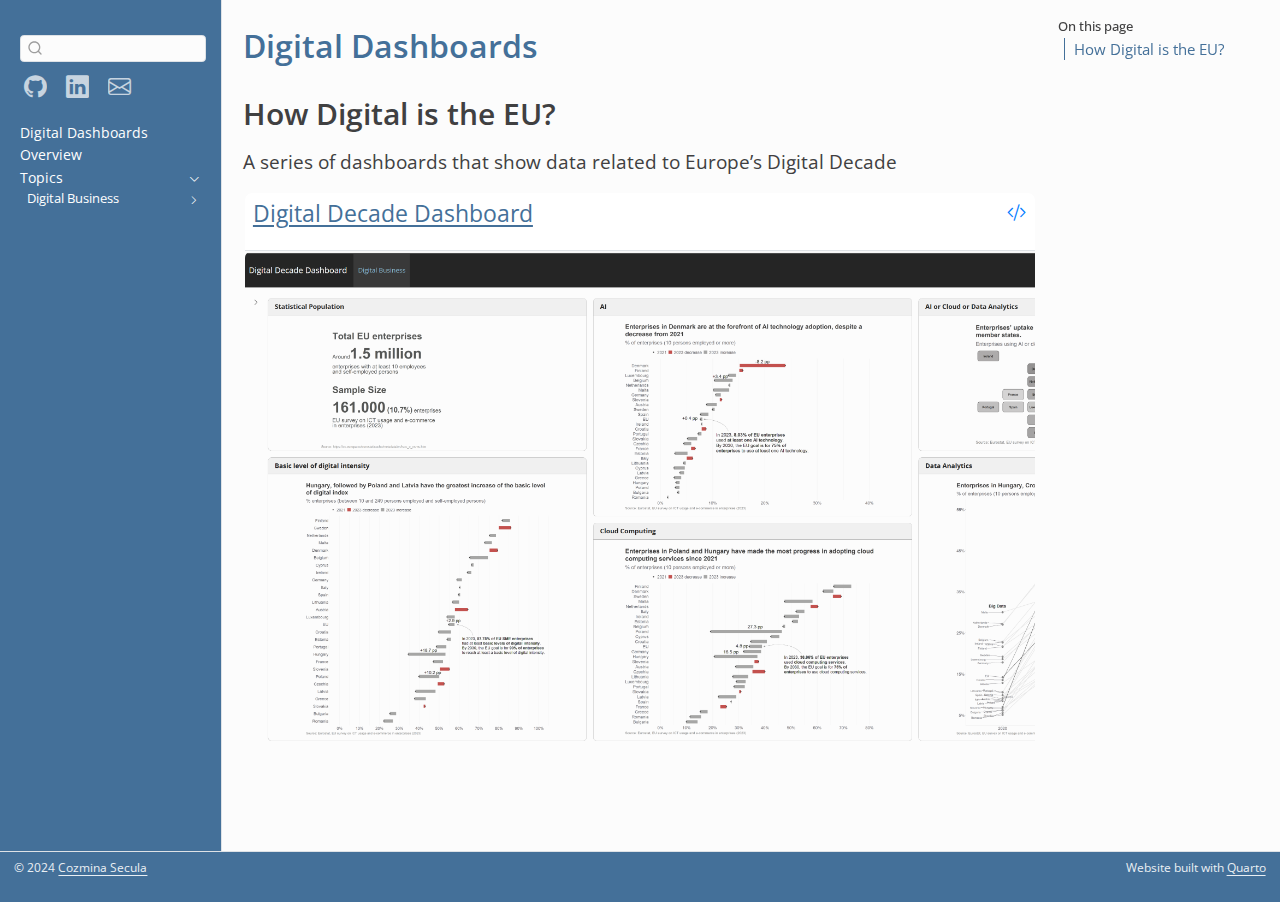
==== commit e0a5ff96: "Built site for gh-pages" ====
--- a/index.html
+++ b/index.html
@@ -79,7 +79,7 @@
       <button type="button" class="quarto-btn-toggle btn" data-bs-toggle="collapse" role="button" data-bs-target=".quarto-sidebar-collapse-item" aria-controls="quarto-sidebar" aria-expanded="false" aria-label="Toggle sidebar navigation" onclick="if (window.quartoToggleHeadroom) { window.quartoToggleHeadroom(); }">
         <i class="bi bi-layout-text-sidebar-reverse"></i>
       </button>
-        <nav class="quarto-page-breadcrumbs" aria-label="breadcrumb"><ol class="breadcrumb"><li class="breadcrumb-item"><a href="./index.html">Digital Dasboards</a></li></ol></nav>
+        <nav class="quarto-page-breadcrumbs" aria-label="breadcrumb"><ol class="breadcrumb"><li class="breadcrumb-item"><a href="./index.html">Digital Dashboards</a></li></ol></nav>
         <a class="flex-grow-1" role="navigation" data-bs-toggle="collapse" data-bs-target=".quarto-sidebar-collapse-item" aria-controls="quarto-sidebar" aria-expanded="false" aria-label="Toggle sidebar navigation" onclick="if (window.quartoToggleHeadroom) { window.quartoToggleHeadroom(); }">      
         </a>
       <button type="button" class="btn quarto-search-button" aria-label="Search" onclick="window.quartoOpenSearch();">
@@ -107,7 +107,7 @@
         <li class="sidebar-item">
   <div class="sidebar-item-container"> 
   <a href="./index.html" class="sidebar-item-text sidebar-link active">
- <span class="menu-text">Digital Dasboards</span></a>
+ <span class="menu-text">Digital Dashboards</span></a>
   </div>
 </li>
         <li class="sidebar-item">
@@ -137,7 +137,7 @@
           <li class="sidebar-item sidebar-item-section">
       <div class="sidebar-item-container"> 
             <a class="sidebar-item-text sidebar-link text-start collapsed" data-bs-toggle="collapse" data-bs-target="#quarto-sidebar-section-3" role="navigation" aria-expanded="false">
- <span class="menu-text">Digital Tachnologies</span></a>
+ <span class="menu-text">Digital Technologies</span></a>
           <a class="sidebar-item-toggle text-start collapsed" data-bs-toggle="collapse" data-bs-target="#quarto-sidebar-section-3" role="navigation" aria-expanded="false" aria-label="Toggle section">
             <i class="bi bi-chevron-right ms-2"></i>
           </a> 
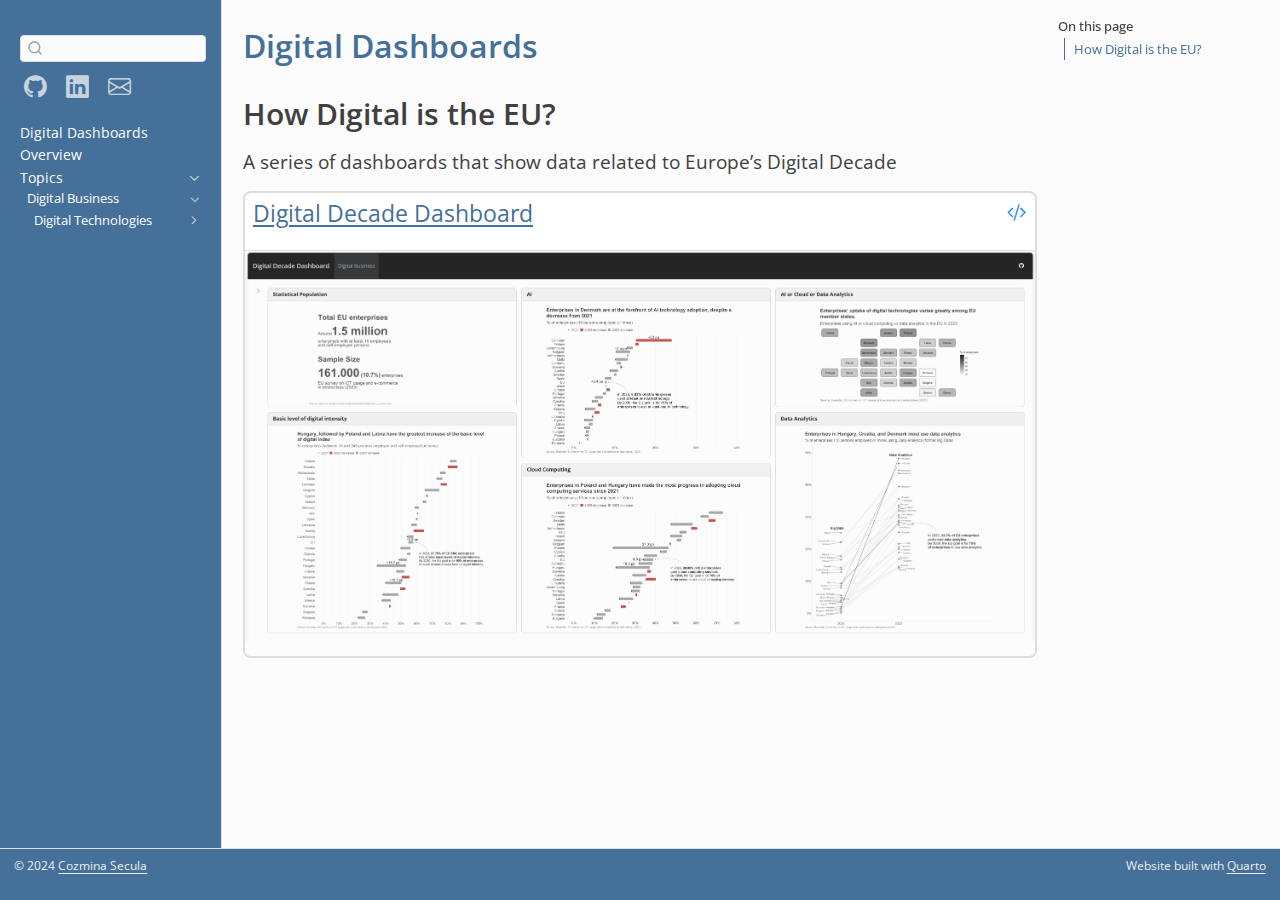
